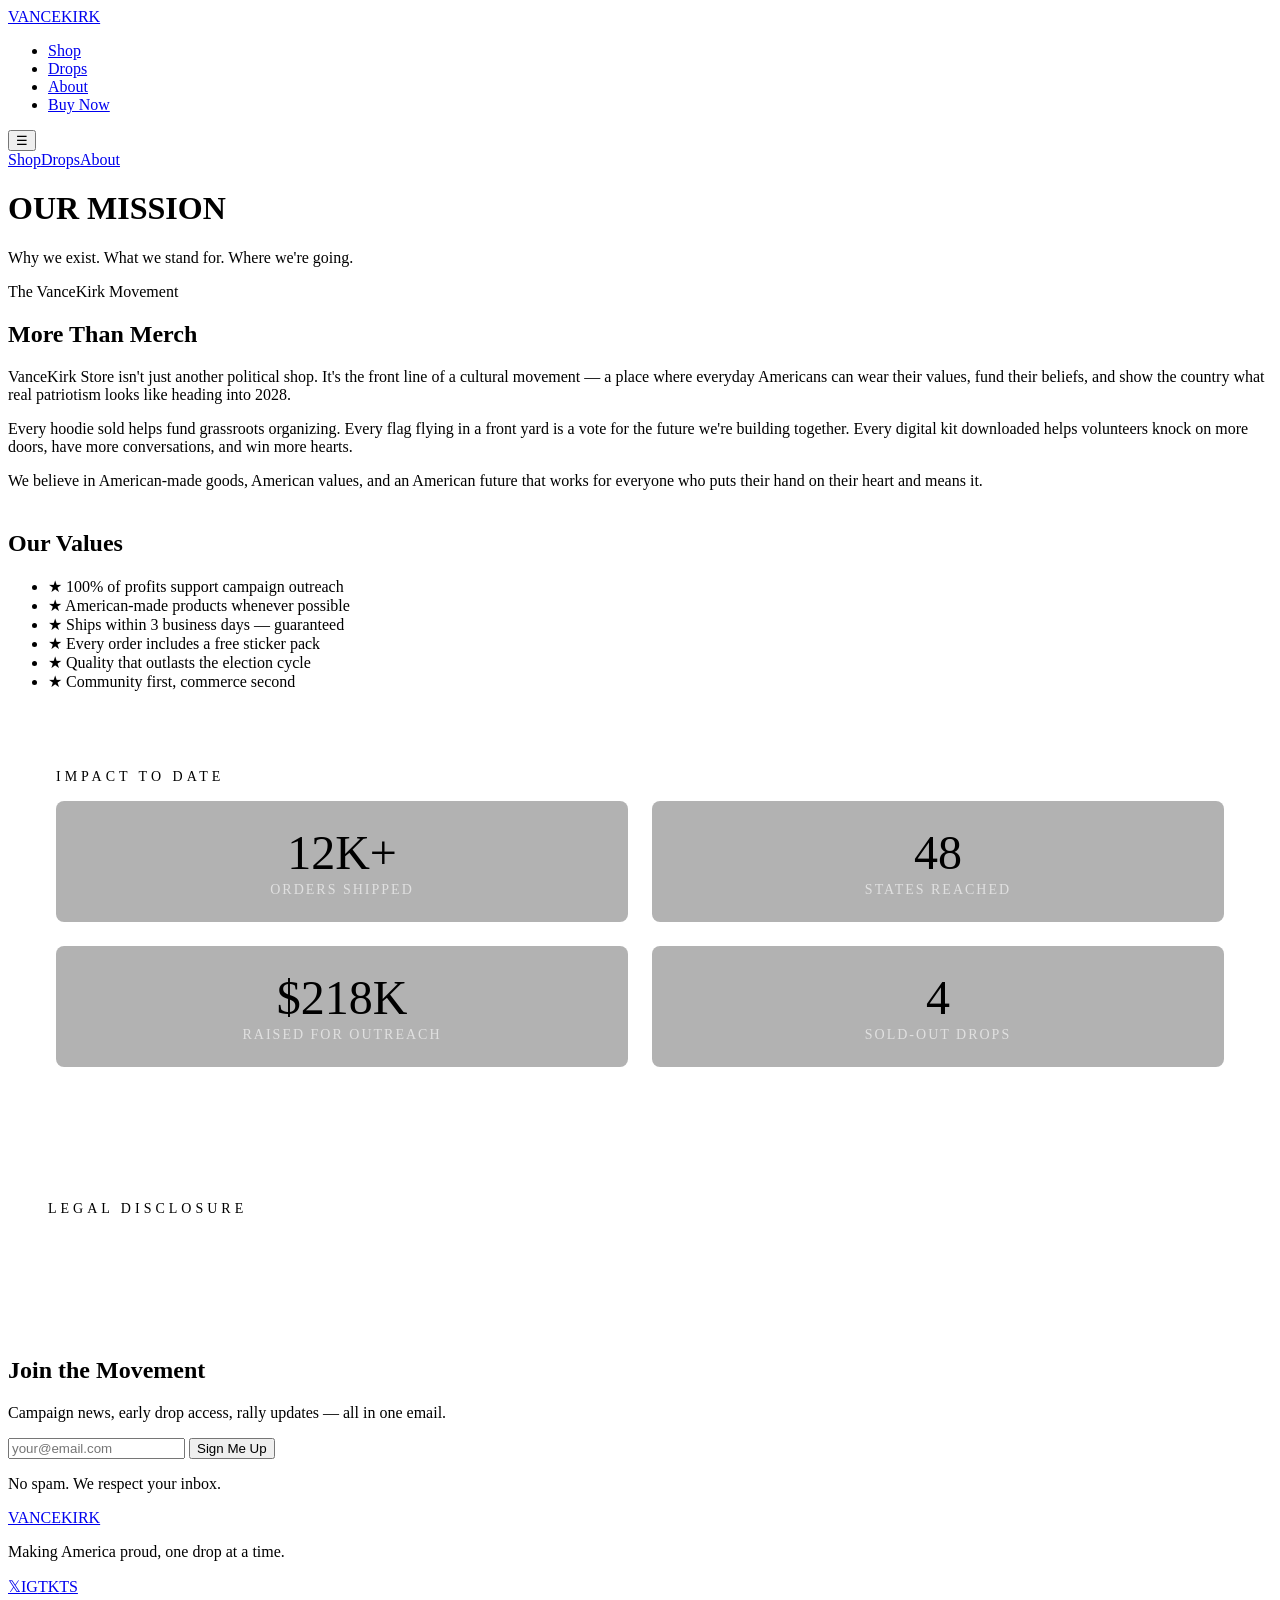
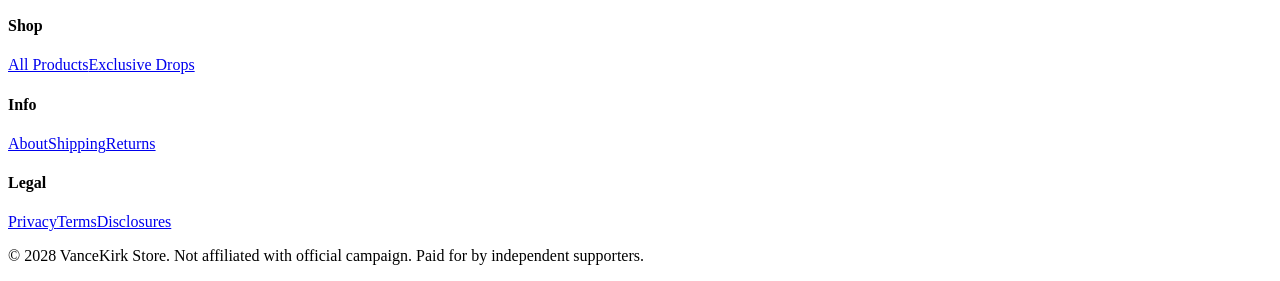
==== about.html @ c7481524 "Initial commit — VanceKirk Store 2028" ====
<!DOCTYPE html>
<html lang="en">
<head>
  <meta charset="UTF-8" />
  <meta name="viewport" content="width=device-width, initial-scale=1.0" />
  <title>About — VanceKirk Store 2028</title>
  <link rel="preconnect" href="https://fonts.googleapis.com" />
  <link href="https://fonts.googleapis.com/css2?family=Bebas+Neue&family=Barlow+Condensed:wght@400;600;700;900&family=Barlow:wght@400;500;600&display=swap" rel="stylesheet" />
  <link rel="stylesheet" href="css/style.css" />
</head>
<body>

  <nav class="navbar">
    <div class="nav-inner">
      <a href="index.html" class="logo">VANCE<span>KIRK</span></a>
      <ul class="nav-links">
        <li><a href="shop.html">Shop</a></li>
        <li><a href="drops.html">Drops</a></li>
        <li><a href="about.html">About</a></li>
        <li><a href="shop.html" class="nav-cta">Buy Now</a></li>
      </ul>
      <button class="hamburger" onclick="toggleMenu()">&#9776;</button>
    </div>
    <div class="mobile-menu" id="mobileMenu">
      <a href="shop.html">Shop</a><a href="drops.html">Drops</a><a href="about.html">About</a>
    </div>
  </nav>

  <div class="page-hero" style="background: var(--red);">
    <h1>OUR MISSION</h1>
    <p>Why we exist. What we stand for. Where we're going.</p>
  </div>

  <section class="about-content">
    <div class="container about-grid">
      <div class="about-body">
        <p class="eyebrow">The VanceKirk Movement</p>
        <h2>More Than Merch</h2>
        <p>VanceKirk Store isn't just another political shop. It's the front line of a cultural movement — a place where everyday Americans can wear their values, fund their beliefs, and show the country what real patriotism looks like heading into 2028.</p>
        <p>Every hoodie sold helps fund grassroots organizing. Every flag flying in a front yard is a vote for the future we're building together. Every digital kit downloaded helps volunteers knock on more doors, have more conversations, and win more hearts.</p>
        <p>We believe in American-made goods, American values, and an American future that works for everyone who puts their hand on their heart and means it.</p>

        <h2 style="margin-top:40px;">Our Values</h2>
        <ul class="values-list">
          <li><span>★</span> 100% of profits support campaign outreach</li>
          <li><span>★</span> American-made products whenever possible</li>
          <li><span>★</span> Ships within 3 business days — guaranteed</li>
          <li><span>★</span> Every order includes a free sticker pack</li>
          <li><span>★</span> Quality that outlasts the election cycle</li>
          <li><span>★</span> Community first, commerce second</li>
        </ul>
      </div>

      <div>
        <div style="background:var(--blue-dark); border-radius:12px; padding:48px; margin-bottom:32px; border: 2px solid var(--gold);">
          <p style="font-family:var(--font-cond);font-size:14px;letter-spacing:4px;color:var(--gold);text-transform:uppercase;margin-bottom:16px;">Impact to Date</p>
          <div style="display:grid;grid-template-columns:1fr 1fr;gap:24px;">
            <div style="text-align:center;background:rgba(0,0,0,0.3);border-radius:8px;padding:24px;">
              <span style="font-family:var(--font-display);font-size:48px;color:var(--gold);display:block;">12K+</span>
              <span style="font-family:var(--font-cond);font-size:14px;letter-spacing:2px;color:rgba(255,255,255,0.6);text-transform:uppercase;">Orders Shipped</span>
            </div>
            <div style="text-align:center;background:rgba(0,0,0,0.3);border-radius:8px;padding:24px;">
              <span style="font-family:var(--font-display);font-size:48px;color:var(--gold);display:block;">48</span>
              <span style="font-family:var(--font-cond);font-size:14px;letter-spacing:2px;color:rgba(255,255,255,0.6);text-transform:uppercase;">States Reached</span>
            </div>
            <div style="text-align:center;background:rgba(0,0,0,0.3);border-radius:8px;padding:24px;">
              <span style="font-family:var(--font-display);font-size:48px;color:var(--gold);display:block;">$218K</span>
              <span style="font-family:var(--font-cond);font-size:14px;letter-spacing:2px;color:rgba(255,255,255,0.6);text-transform:uppercase;">Raised for Outreach</span>
            </div>
            <div style="text-align:center;background:rgba(0,0,0,0.3);border-radius:8px;padding:24px;">
              <span style="font-family:var(--font-display);font-size:48px;color:var(--gold);display:block;">4</span>
              <span style="font-family:var(--font-cond);font-size:14px;letter-spacing:2px;color:rgba(255,255,255,0.6);text-transform:uppercase;">Sold-Out Drops</span>
            </div>
          </div>
        </div>

        <div style="background:var(--gray);border-radius:12px;padding:40px;">
          <p style="font-family:var(--font-cond);font-size:14px;letter-spacing:4px;color:var(--red);text-transform:uppercase;margin-bottom:16px;">Legal Disclosure</p>
          <p style="font-size:14px;color:rgba(255,255,255,0.6);line-height:1.8;">VanceKirk Store operates as an independent merchandise operation in support of VanceKirk 2028. This store is not an official campaign committee. All purchases are voluntary consumer transactions. Merchandise proceeds are used to fund independent advocacy and outreach activities. Please consult FEC guidelines regarding campaign contributions in your state.</p>
        </div>
      </div>
    </div>
  </section>

  <section class="newsletter-section">
    <div class="container newsletter-inner">
      <h2>Join the Movement</h2>
      <p>Campaign news, early drop access, rally updates — all in one email.</p>
      <form class="newsletter-form" onsubmit="subscribeNewsletter(event)">
        <input type="email" placeholder="your@email.com" required />
        <button type="submit">Sign Me Up</button>
      </form>
      <p class="nl-fine">No spam. We respect your inbox.</p>
    </div>
  </section>

  <footer class="footer">
    <div class="container footer-inner">
      <div class="footer-brand">
        <a href="index.html" class="logo">VANCE<span>KIRK</span></a>
        <p>Making America proud, one drop at a time.</p>
        <div class="socials">
          <a href="#">𝕏</a><a href="#">IG</a><a href="#">TK</a><a href="#">TS</a>
        </div>
      </div>
      <div class="footer-links">
        <h4>Shop</h4>
        <a href="shop.html">All Products</a><a href="drops.html">Exclusive Drops</a>
      </div>
      <div class="footer-links">
        <h4>Info</h4>
        <a href="about.html">About</a><a href="#">Shipping</a><a href="#">Returns</a>
      </div>
      <div class="footer-links">
        <h4>Legal</h4>
        <a href="#">Privacy</a><a href="#">Terms</a><a href="#">Disclosures</a>
      </div>
    </div>
    <div class="footer-bottom">
      <p>© 2028 VanceKirk Store. Not affiliated with official campaign. Paid for by independent supporters.</p>
    </div>
  </footer>

  <script src="js/main.js"></script>
</body>
</html>
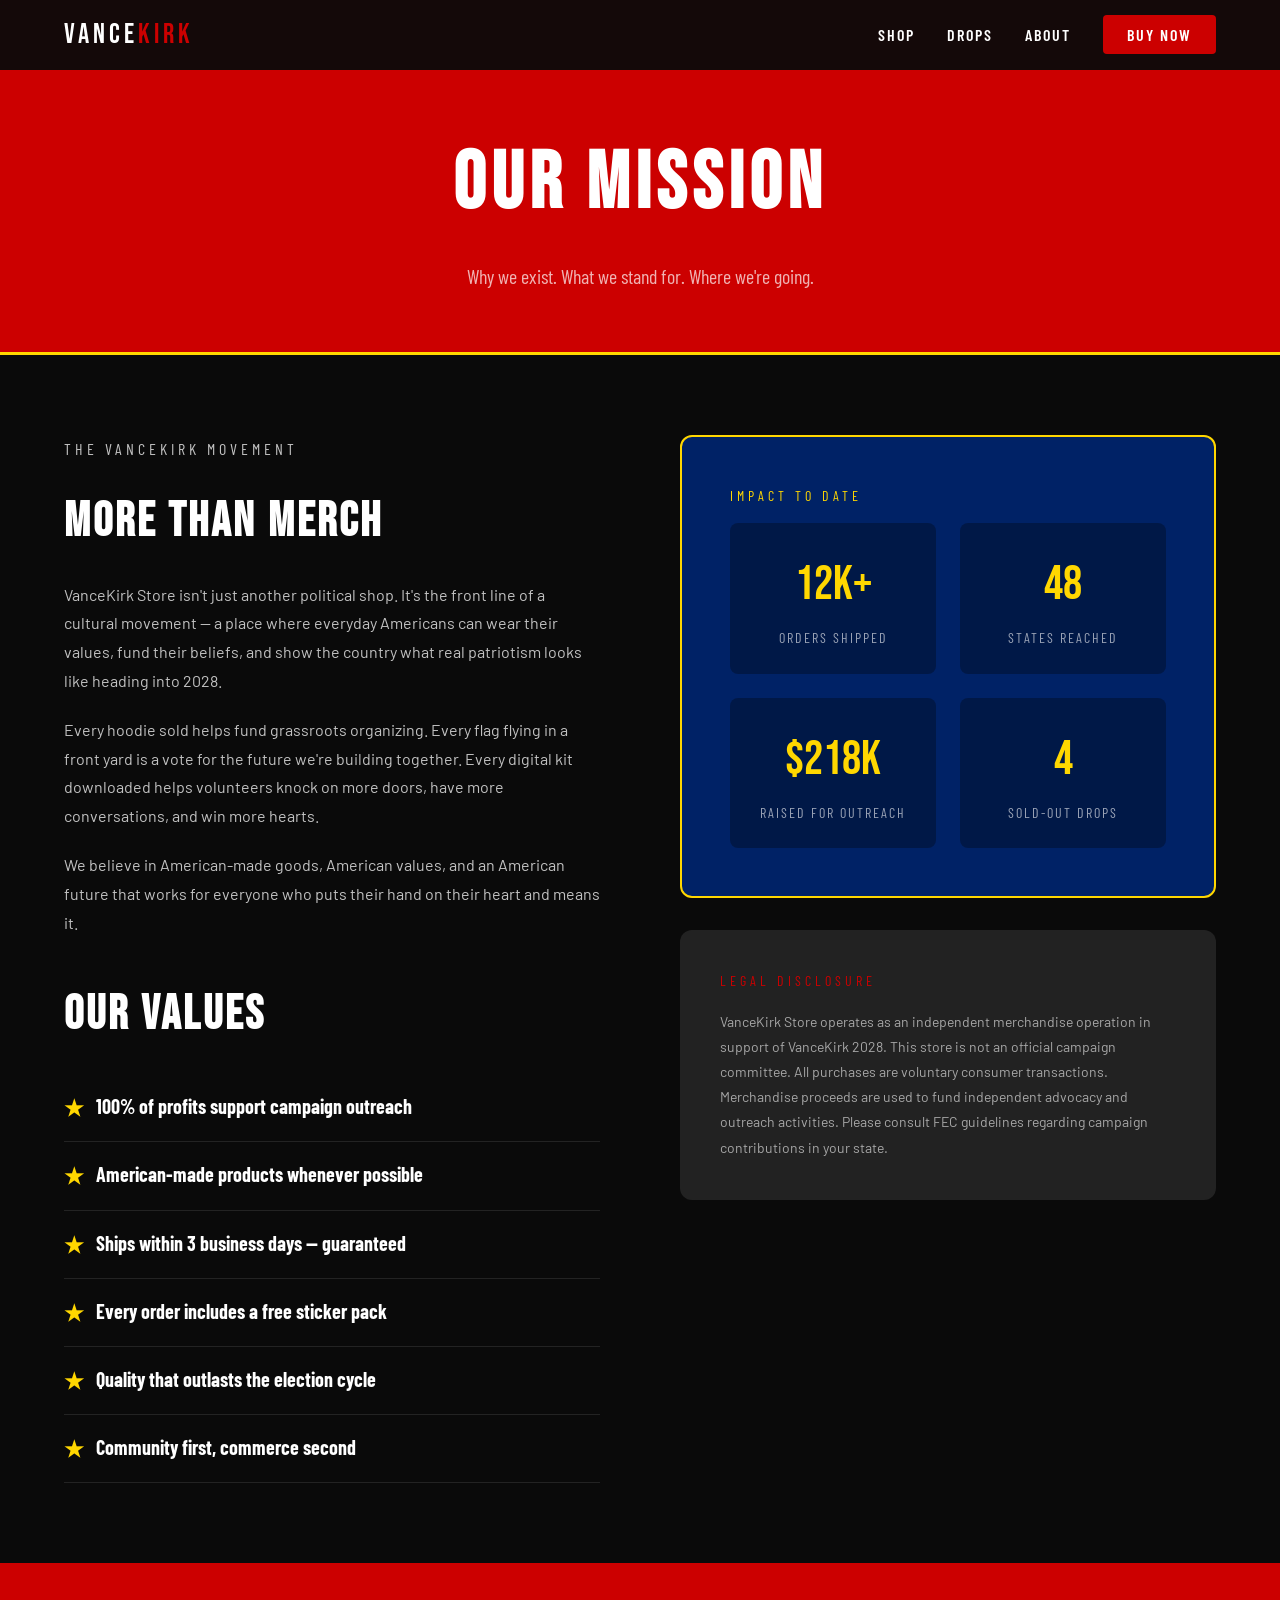
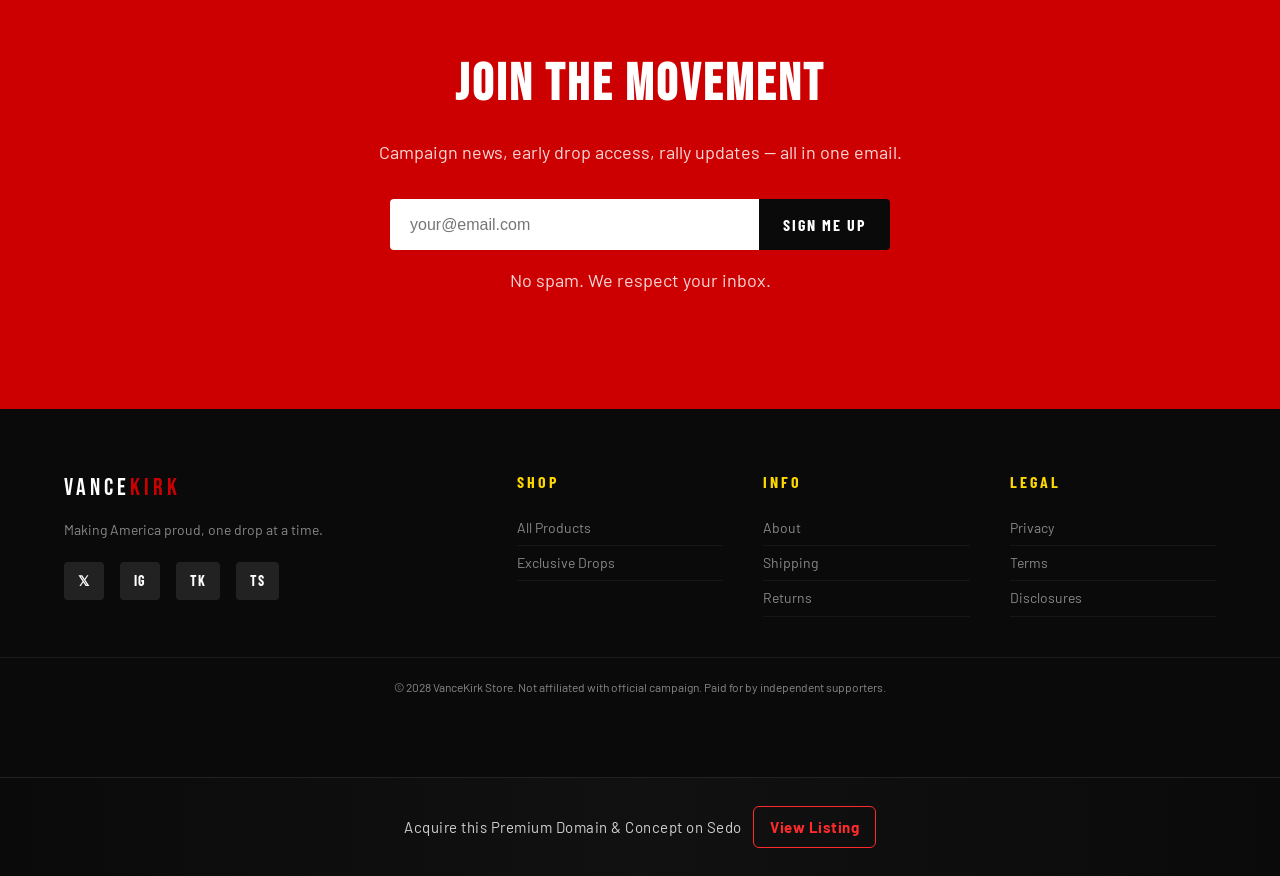
==== commit cd95ac0e: "Add domain sale promotion to about, drops, and shop pages & added nofollow tag" ====
--- a/about.html
+++ b/about.html
@@ -122,5 +122,12 @@
   </footer>
 
   <script src="js/main.js"></script>
+
+  <div class="domain-sale">
+    Acquire this Premium Domain & Concept on Sedo
+  <a href="https://sedo.com/search/details/?domain=vancekirk.store" target="_blank">
+    View Listing
+  </a>
+</div>
 </body>
 </html>
--- a/css/style.css
+++ b/css/style.css
@@ -0,0 +1,1066 @@
+/* ===================== RESET & BASE ===================== */
+*, *::before, *::after { box-sizing: border-box; margin: 0; padding: 0; }
+
+:root {
+  --red: #CC0000;
+  --red-dark: #990000;
+  --red-light: #FF2222;
+  --blue: #003399;
+  --blue-dark: #002266;
+  --blue-mid: #1144BB;
+  --gold: #FFD700;
+  --gold-dark: #CC9900;
+  --white: #FFFFFF;
+  --off-white: #F8F5F0;
+  --near-black: #0A0A0A;
+  --gray: #222222;
+  --gray-mid: #444444;
+  --gray-light: #888888;
+  --font-display: 'Bebas Neue', sans-serif;
+  --font-cond: 'Barlow Condensed', sans-serif;
+  --font-body: 'Barlow', sans-serif;
+  --transition: 0.2s ease;
+  --radius: 4px;
+  --radius-lg: 8px;
+}
+
+html { scroll-behavior: smooth; }
+
+body {
+  font-family: var(--font-body);
+  background: var(--near-black);
+  color: var(--white);
+  overflow-x: hidden;
+  font-size: 16px;
+  line-height: 1.6;
+}
+
+a { text-decoration: none; color: inherit; }
+ul { list-style: none; }
+img { max-width: 100%; display: block; }
+
+.container {
+  max-width: 1200px;
+  margin: 0 auto;
+  padding: 0 24px;
+}
+
+/* ===================== BUTTONS ===================== */
+.btn {
+  display: inline-block;
+  font-family: var(--font-cond);
+  font-size: 18px;
+  font-weight: 700;
+  letter-spacing: 2px;
+  text-transform: uppercase;
+  padding: 14px 36px;
+  border-radius: var(--radius);
+  cursor: pointer;
+  transition: all var(--transition);
+  border: 2px solid transparent;
+}
+
+.btn-primary {
+  background: var(--red);
+  color: var(--white);
+  border-color: var(--red);
+}
+.btn-primary:hover {
+  background: var(--red-light);
+  border-color: var(--red-light);
+  transform: translateY(-2px);
+}
+
+.btn-outline {
+  background: transparent;
+  color: var(--white);
+  border-color: var(--white);
+}
+.btn-outline:hover {
+  background: var(--white);
+  color: var(--near-black);
+}
+
+/* ===================== NAVBAR ===================== */
+.navbar {
+  position: fixed;
+  top: 0; left: 0; right: 0;
+  z-index: 1000;
+  background: rgba(10,10,10,0.95);
+  backdrop-filter: blur(8px);
+  border-bottom: 2px solid var(--red);
+}
+
+.nav-inner {
+  max-width: 1200px;
+  margin: 0 auto;
+  padding: 0 24px;
+  height: 70px;
+  display: flex;
+  align-items: center;
+  justify-content: space-between;
+}
+
+.logo {
+  font-family: var(--font-display);
+  font-size: 28px;
+  letter-spacing: 4px;
+  color: var(--white);
+}
+.logo span { color: var(--red); }
+
+.nav-links {
+  display: flex;
+  align-items: center;
+  gap: 32px;
+}
+
+.nav-links a {
+  font-family: var(--font-cond);
+  font-size: 16px;
+  font-weight: 600;
+  letter-spacing: 2px;
+  text-transform: uppercase;
+  color: var(--white);
+  transition: color var(--transition);
+}
+.nav-links a:hover { color: var(--gold); }
+
+.nav-cta {
+  background: var(--red) !important;
+  color: var(--white) !important;
+  padding: 10px 24px;
+  border-radius: var(--radius);
+}
+.nav-cta:hover { background: var(--red-light) !important; }
+
+.hamburger {
+  display: none;
+  background: none;
+  border: none;
+  color: var(--white);
+  font-size: 24px;
+  cursor: pointer;
+}
+
+.mobile-menu {
+  display: none;
+  flex-direction: column;
+  background: var(--near-black);
+  padding: 16px 24px;
+  border-top: 1px solid var(--gray);
+}
+.mobile-menu.open { display: flex; }
+.mobile-menu a {
+  font-family: var(--font-cond);
+  font-size: 20px;
+  font-weight: 700;
+  letter-spacing: 2px;
+  padding: 12px 0;
+  border-bottom: 1px solid var(--gray);
+  color: var(--white);
+}
+
+/* ===================== HERO ===================== */
+.hero {
+  position: relative;
+  min-height: 100vh;
+  display: flex;
+  align-items: center;
+  justify-content: center;
+  overflow: hidden;
+  padding-top: 70px;
+}
+
+.hero-bg {
+  position: absolute;
+  inset: 0;
+  background: var(--blue-dark);
+  overflow: hidden;
+}
+
+.stripe {
+  position: absolute;
+  right: -60px;
+  width: 280px;
+  height: 100%;
+  transform: skewX(-8deg);
+}
+.s1 { background: var(--red); right: 200px; opacity: 0.9; }
+.s2 { background: var(--red-dark); right: -80px; opacity: 0.8; }
+.s3 { background: rgba(255,255,255,0.04); right: 480px; width: 160px; }
+
+.star {
+  position: absolute;
+  color: rgba(255,215,0,0.15);
+  font-size: 120px;
+  animation: pulse 3s ease-in-out infinite alternate;
+}
+.star-1 { top: 8%; left: 5%; font-size: 60px; animation-delay: 0s; }
+.star-2 { top: 30%; left: 12%; font-size: 40px; animation-delay: 0.5s; }
+.star-3 { top: 65%; left: 7%; font-size: 80px; animation-delay: 1s; }
+.star-4 { top: 15%; left: 55%; font-size: 30px; animation-delay: 1.5s; }
+.star-5 { top: 80%; left: 40%; font-size: 50px; animation-delay: 0.3s; }
+
+@keyframes pulse {
+  from { opacity: 0.1; transform: scale(1); }
+  to { opacity: 0.25; transform: scale(1.05); }
+}
+
+.hero-content {
+  position: relative;
+  z-index: 2;
+  text-align: center;
+  padding: 60px 24px;
+  animation: fadeUp 0.8s ease forwards;
+}
+
+@keyframes fadeUp {
+  from { opacity: 0; transform: translateY(30px); }
+  to { opacity: 1; transform: translateY(0); }
+}
+
+.hero-eyebrow {
+  font-family: var(--font-cond);
+  font-size: 16px;
+  letter-spacing: 4px;
+  text-transform: uppercase;
+  color: var(--gold);
+  margin-bottom: 16px;
+}
+
+.hero-title {
+  font-family: var(--font-display);
+  font-size: clamp(80px, 14vw, 180px);
+  line-height: 0.9;
+  letter-spacing: 6px;
+  margin-bottom: 24px;
+  color: var(--white);
+}
+.hero-title span { color: var(--gold); }
+
+.hero-sub {
+  font-family: var(--font-cond);
+  font-size: 20px;
+  color: rgba(255,255,255,0.8);
+  margin-bottom: 36px;
+  letter-spacing: 1px;
+}
+
+.hero-btns {
+  display: flex;
+  gap: 16px;
+  justify-content: center;
+  flex-wrap: wrap;
+  margin-bottom: 64px;
+}
+
+.hero-stats {
+  display: flex;
+  justify-content: center;
+  align-items: center;
+  gap: 0;
+  flex-wrap: wrap;
+  background: rgba(0,0,0,0.4);
+  border: 1px solid rgba(255,255,255,0.1);
+  border-radius: var(--radius-lg);
+  padding: 20px 40px;
+  display: inline-flex;
+}
+
+.stat {
+  display: flex;
+  flex-direction: column;
+  align-items: center;
+  padding: 0 32px;
+}
+.stat-num {
+  font-family: var(--font-display);
+  font-size: 36px;
+  color: var(--gold);
+  line-height: 1;
+}
+.stat-label {
+  font-family: var(--font-cond);
+  font-size: 13px;
+  letter-spacing: 2px;
+  text-transform: uppercase;
+  color: rgba(255,255,255,0.6);
+  margin-top: 4px;
+}
+.stat-divider {
+  width: 1px;
+  height: 48px;
+  background: rgba(255,255,255,0.2);
+}
+
+/* ===================== TICKER ===================== */
+.ticker {
+  background: var(--red);
+  padding: 12px 0;
+  overflow: hidden;
+  white-space: nowrap;
+}
+.ticker-inner {
+  display: inline-block;
+  animation: scroll-left 30s linear infinite;
+}
+.ticker-inner span {
+  font-family: var(--font-cond);
+  font-size: 16px;
+  font-weight: 700;
+  letter-spacing: 2px;
+  text-transform: uppercase;
+  color: var(--white);
+  padding: 0 24px;
+}
+
+@keyframes scroll-left {
+  from { transform: translateX(0); }
+  to { transform: translateX(-50%); }
+}
+
+/* ===================== SECTIONS ===================== */
+.section { padding: 80px 0; }
+
+.section-title {
+  font-family: var(--font-display);
+  font-size: 52px;
+  letter-spacing: 3px;
+  color: var(--white);
+  margin-bottom: 40px;
+}
+
+.section-header {
+  display: flex;
+  align-items: baseline;
+  justify-content: space-between;
+  margin-bottom: 40px;
+}
+
+.see-all {
+  font-family: var(--font-cond);
+  font-size: 16px;
+  font-weight: 700;
+  letter-spacing: 2px;
+  color: var(--gold);
+  text-transform: uppercase;
+  transition: color var(--transition);
+}
+.see-all:hover { color: var(--white); }
+
+/* ===================== CATEGORIES ===================== */
+.categories-section { background: var(--gray); }
+
+.categories-grid {
+  display: grid;
+  grid-template-columns: repeat(4, 1fr);
+  gap: 20px;
+}
+
+.cat-card {
+  display: flex;
+  flex-direction: column;
+  align-items: flex-start;
+  padding: 32px 24px;
+  border-radius: var(--radius-lg);
+  border: 2px solid transparent;
+  transition: all 0.25s ease;
+  cursor: pointer;
+}
+.cat-card:hover { transform: translateY(-4px); border-color: var(--gold); }
+
+.cat-apparel { background: linear-gradient(135deg, #CC0000, #880000); }
+.cat-accessories { background: linear-gradient(135deg, #003399, #001166); }
+.cat-drops { background: linear-gradient(135deg, #1a1a1a, #333); border: 2px solid var(--gold) !important; }
+.cat-digital { background: linear-gradient(135deg, #004400, #002200); }
+
+.cat-icon { font-size: 40px; margin-bottom: 12px; }
+.cat-card h3 {
+  font-family: var(--font-display);
+  font-size: 28px;
+  letter-spacing: 2px;
+  color: var(--white);
+  margin-bottom: 6px;
+}
+.cat-card p {
+  font-size: 14px;
+  color: rgba(255,255,255,0.7);
+  margin-bottom: 20px;
+  flex: 1;
+}
+.cat-link {
+  font-family: var(--font-cond);
+  font-size: 15px;
+  font-weight: 700;
+  letter-spacing: 2px;
+  color: var(--gold);
+  text-transform: uppercase;
+}
+
+/* ===================== PRODUCTS ===================== */
+.featured-section { background: var(--near-black); }
+
+.products-grid {
+  display: grid;
+  grid-template-columns: repeat(4, 1fr);
+  gap: 20px;
+}
+
+.product-card {
+  background: var(--gray);
+  border-radius: var(--radius-lg);
+  overflow: hidden;
+  border: 1px solid rgba(255,255,255,0.06);
+  transition: all 0.25s ease;
+}
+.product-card:hover { transform: translateY(-4px); border-color: var(--red); }
+
+.product-img {
+  height: 220px;
+  position: relative;
+  display: flex;
+  align-items: center;
+  justify-content: center;
+  font-size: 64px;
+}
+
+.img-tee { background: linear-gradient(135deg, #CC0000 0%, #880000 100%); }
+.img-tee::after { content: '👕'; font-size: 72px; }
+.img-hoodie { background: linear-gradient(135deg, #003399 0%, #001166 100%); }
+.img-hoodie::after { content: '🧥'; font-size: 72px; }
+.img-hat { background: linear-gradient(135deg, #1a1a1a 0%, #333 100%); border-bottom: 2px solid var(--gold); }
+.img-hat::after { content: '🧢'; font-size: 72px; }
+.img-flag { background: linear-gradient(135deg, #003399 0%, #CC0000 100%); }
+.img-flag::after { content: '🇺🇸'; font-size: 72px; }
+
+.badge {
+  position: absolute;
+  top: 12px; left: 12px;
+  font-family: var(--font-cond);
+  font-size: 12px;
+  font-weight: 900;
+  letter-spacing: 2px;
+  padding: 4px 10px;
+  border-radius: 2px;
+  z-index: 2;
+}
+.badge-hot { background: var(--gold); color: var(--near-black); }
+.badge-new { background: var(--blue); color: var(--white); }
+.badge-sold { background: var(--red); color: var(--white); }
+
+.product-info { padding: 16px; }
+.product-info h4 {
+  font-family: var(--font-cond);
+  font-size: 20px;
+  font-weight: 700;
+  letter-spacing: 1px;
+  color: var(--white);
+  margin-bottom: 6px;
+}
+.product-desc {
+  font-size: 13px;
+  color: var(--gray-light);
+  margin-bottom: 16px;
+}
+.product-footer {
+  display: flex;
+  align-items: center;
+  justify-content: space-between;
+}
+.price {
+  font-family: var(--font-display);
+  font-size: 24px;
+  color: var(--gold);
+}
+.add-btn {
+  font-family: var(--font-cond);
+  font-size: 14px;
+  font-weight: 700;
+  letter-spacing: 1px;
+  background: var(--red);
+  color: var(--white);
+  padding: 8px 16px;
+  border-radius: var(--radius);
+  cursor: pointer;
+  transition: background var(--transition);
+  border: none;
+}
+.add-btn:hover { background: var(--red-light); }
+
+/* ===================== DROP BANNER ===================== */
+.drop-banner {
+  background: var(--blue-dark);
+  border-top: 4px solid var(--gold);
+  border-bottom: 4px solid var(--gold);
+  padding: 80px 24px;
+}
+.drop-inner {
+  display: flex;
+  align-items: center;
+  justify-content: space-between;
+  gap: 60px;
+  flex-wrap: wrap;
+}
+.drop-text p.drop-eyebrow {
+  font-family: var(--font-cond);
+  font-size: 14px;
+  letter-spacing: 4px;
+  text-transform: uppercase;
+  color: var(--gold);
+  margin-bottom: 12px;
+}
+.drop-text h2 {
+  font-family: var(--font-display);
+  font-size: 60px;
+  line-height: 1;
+  letter-spacing: 3px;
+  color: var(--white);
+  margin-bottom: 16px;
+}
+.drop-text p {
+  font-size: 16px;
+  color: rgba(255,255,255,0.7);
+  margin-bottom: 28px;
+}
+
+.countdown-box {
+  text-align: center;
+  background: rgba(0,0,0,0.3);
+  border: 2px solid var(--gold);
+  border-radius: var(--radius-lg);
+  padding: 32px 40px;
+  min-width: 320px;
+}
+.countdown-label {
+  font-family: var(--font-cond);
+  font-size: 14px;
+  letter-spacing: 3px;
+  text-transform: uppercase;
+  color: var(--gold);
+  margin-bottom: 16px;
+}
+.countdown {
+  display: flex;
+  align-items: center;
+  gap: 8px;
+}
+.cd-block {
+  display: flex;
+  flex-direction: column;
+  align-items: center;
+}
+.cd-block span {
+  font-family: var(--font-display);
+  font-size: 56px;
+  color: var(--white);
+  line-height: 1;
+}
+.cd-block label {
+  font-family: var(--font-cond);
+  font-size: 12px;
+  letter-spacing: 2px;
+  text-transform: uppercase;
+  color: var(--gold);
+}
+.cd-sep {
+  font-family: var(--font-display);
+  font-size: 40px;
+  color: var(--gold);
+  line-height: 1;
+  padding-bottom: 20px;
+}
+
+/* ===================== MISSION ===================== */
+.mission-section { background: var(--off-white); color: var(--near-black); }
+.mission-section .section-title,
+.mission-section h2 { color: var(--near-black); }
+
+.mission-inner {
+  display: grid;
+  grid-template-columns: 1fr 1fr;
+  gap: 80px;
+  align-items: center;
+}
+
+.eyebrow {
+  font-family: var(--font-cond);
+  font-size: 14px;
+  letter-spacing: 4px;
+  text-transform: uppercase;
+  color: var(--red);
+  margin-bottom: 12px;
+}
+
+.mission-text h2 {
+  font-family: var(--font-display);
+  font-size: 52px;
+  letter-spacing: 2px;
+  line-height: 1.05;
+  margin-bottom: 20px;
+  color: var(--near-black);
+}
+.mission-text p {
+  font-size: 16px;
+  color: var(--gray-mid);
+  margin-bottom: 24px;
+  line-height: 1.8;
+}
+.mission-list {
+  margin-bottom: 32px;
+}
+.mission-list li {
+  font-family: var(--font-cond);
+  font-size: 17px;
+  font-weight: 600;
+  color: var(--near-black);
+  padding: 8px 0;
+  border-bottom: 1px solid rgba(0,0,0,0.1);
+  letter-spacing: 0.5px;
+}
+.mission-text .btn-outline {
+  border-color: var(--near-black);
+  color: var(--near-black);
+}
+.mission-text .btn-outline:hover {
+  background: var(--near-black);
+  color: var(--white);
+}
+
+.mission-quote {
+  background: var(--blue-dark);
+  border-radius: var(--radius-lg);
+  padding: 48px 40px;
+  position: relative;
+}
+.mission-quote::before {
+  content: '"';
+  font-family: var(--font-display);
+  font-size: 200px;
+  color: rgba(255,215,0,0.1);
+  position: absolute;
+  top: -20px;
+  left: 20px;
+  line-height: 1;
+}
+blockquote {
+  font-family: var(--font-cond);
+  font-size: 28px;
+  font-weight: 600;
+  color: var(--white);
+  line-height: 1.4;
+  margin-bottom: 24px;
+  position: relative;
+  z-index: 1;
+}
+cite {
+  font-family: var(--font-cond);
+  font-size: 16px;
+  letter-spacing: 3px;
+  color: var(--gold);
+  text-transform: uppercase;
+  font-style: normal;
+}
+
+/* ===================== NEWSLETTER ===================== */
+.newsletter-section {
+  background: var(--red);
+  padding: 80px 24px;
+  text-align: center;
+}
+.newsletter-section h2 {
+  font-family: var(--font-display);
+  font-size: 52px;
+  letter-spacing: 3px;
+  color: var(--white);
+  margin-bottom: 12px;
+}
+.newsletter-section > .container > p {
+  font-size: 18px;
+  color: rgba(255,255,255,0.85);
+  margin-bottom: 32px;
+}
+
+.newsletter-form {
+  display: flex;
+  gap: 0;
+  max-width: 500px;
+  margin: 0 auto 16px;
+}
+.newsletter-form input {
+  flex: 1;
+  padding: 16px 20px;
+  font-size: 16px;
+  border: none;
+  border-radius: var(--radius) 0 0 var(--radius);
+  background: var(--white);
+  color: var(--near-black);
+  outline: none;
+}
+.newsletter-form button {
+  font-family: var(--font-cond);
+  font-size: 16px;
+  font-weight: 700;
+  letter-spacing: 2px;
+  text-transform: uppercase;
+  padding: 16px 24px;
+  background: var(--near-black);
+  color: var(--white);
+  border: none;
+  border-radius: 0 var(--radius) var(--radius) 0;
+  cursor: pointer;
+  transition: background var(--transition);
+  white-space: nowrap;
+}
+.newsletter-form button:hover { background: var(--gray); }
+
+.nl-fine {
+  font-size: 13px;
+  color: rgba(255,255,255,0.6);
+}
+
+/* ===================== FOOTER ===================== */
+.footer {
+  background: var(--near-black);
+  border-top: 2px solid var(--red);
+  padding: 60px 0 0;
+}
+.footer-inner {
+  display: grid;
+  grid-template-columns: 2fr 1fr 1fr 1fr;
+  gap: 40px;
+  padding-bottom: 40px;
+}
+.footer-brand .logo { font-size: 24px; margin-bottom: 12px; display: block; }
+.footer-brand p {
+  font-size: 14px;
+  color: var(--gray-light);
+  margin-bottom: 20px;
+}
+.socials { display: flex; gap: 16px; }
+.socials a {
+  font-family: var(--font-cond);
+  font-size: 14px;
+  font-weight: 700;
+  letter-spacing: 1px;
+  color: var(--white);
+  background: var(--gray);
+  padding: 8px 14px;
+  border-radius: var(--radius);
+  transition: background var(--transition);
+}
+.socials a:hover { background: var(--red); }
+
+.footer-links h4 {
+  font-family: var(--font-cond);
+  font-size: 16px;
+  font-weight: 700;
+  letter-spacing: 3px;
+  text-transform: uppercase;
+  color: var(--gold);
+  margin-bottom: 16px;
+}
+.footer-links {
+  display: flex;
+  flex-direction: column;
+  gap: 0;
+}
+.footer-links a {
+  font-size: 14px;
+  color: var(--gray-light);
+  padding: 6px 0;
+  transition: color var(--transition);
+  border-bottom: 1px solid rgba(255,255,255,0.05);
+}
+.footer-links a:hover { color: var(--white); }
+
+.footer-bottom {
+  border-top: 1px solid rgba(255,255,255,0.08);
+  padding: 20px 24px;
+  text-align: center;
+}
+.footer-bottom p {
+  font-size: 12px;
+  color: var(--gray-light);
+}
+
+/* ===================== CART TOAST ===================== */
+.cart-toast {
+  position: fixed;
+  bottom: 32px;
+  right: 32px;
+  background: var(--gold);
+  color: var(--near-black);
+  font-family: var(--font-cond);
+  font-size: 18px;
+  font-weight: 700;
+  letter-spacing: 2px;
+  padding: 16px 28px;
+  border-radius: var(--radius-lg);
+  transform: translateY(80px);
+  opacity: 0;
+  transition: all 0.3s ease;
+  z-index: 9999;
+}
+.cart-toast.show { transform: translateY(0); opacity: 1; }
+
+/* ===================== SHOP PAGE ===================== */
+.page-hero {
+  background: var(--blue-dark);
+  padding: 120px 24px 60px;
+  text-align: center;
+  border-bottom: 3px solid var(--gold);
+}
+.page-hero h1 {
+  font-family: var(--font-display);
+  font-size: 80px;
+  letter-spacing: 6px;
+  color: var(--white);
+  margin-bottom: 12px;
+}
+.page-hero p {
+  font-family: var(--font-cond);
+  font-size: 20px;
+  color: rgba(255,255,255,0.7);
+}
+
+.filters-bar {
+  background: var(--gray);
+  padding: 20px 24px;
+  border-bottom: 1px solid rgba(255,255,255,0.1);
+}
+.filters-inner {
+  display: flex;
+  gap: 12px;
+  flex-wrap: wrap;
+  max-width: 1200px;
+  margin: 0 auto;
+}
+.filter-btn {
+  font-family: var(--font-cond);
+  font-size: 15px;
+  font-weight: 700;
+  letter-spacing: 1px;
+  text-transform: uppercase;
+  padding: 8px 20px;
+  border-radius: var(--radius);
+  border: 2px solid rgba(255,255,255,0.2);
+  background: transparent;
+  color: var(--white);
+  cursor: pointer;
+  transition: all var(--transition);
+}
+.filter-btn:hover, .filter-btn.active { background: var(--red); border-color: var(--red); }
+
+.shop-grid-section { padding: 60px 0; background: var(--near-black); }
+.shop-grid {
+  display: grid;
+  grid-template-columns: repeat(3, 1fr);
+  gap: 24px;
+}
+
+/* ===================== ABOUT PAGE ===================== */
+.about-content { padding: 80px 0; background: var(--near-black); }
+.about-grid { display: grid; grid-template-columns: 1fr 1fr; gap: 80px; align-items: start; }
+.about-body h2 {
+  font-family: var(--font-display);
+  font-size: 48px;
+  letter-spacing: 3px;
+  color: var(--white);
+  margin-bottom: 20px;
+}
+.about-body p {
+  font-size: 16px;
+  color: rgba(255,255,255,0.75);
+  margin-bottom: 20px;
+  line-height: 1.8;
+}
+.values-list { list-style: none; }
+.values-list li {
+  font-family: var(--font-cond);
+  font-size: 20px;
+  font-weight: 700;
+  color: var(--white);
+  padding: 16px 0;
+  border-bottom: 1px solid rgba(255,255,255,0.1);
+  display: flex;
+  gap: 12px;
+}
+.values-list li span { color: var(--gold); font-size: 22px; }
+
+/* ===================== DROPS PAGE ===================== */
+.drop-grid { display: grid; grid-template-columns: repeat(2, 1fr); gap: 32px; }
+.drop-card {
+  background: var(--gray);
+  border-radius: var(--radius-lg);
+  overflow: hidden;
+  border: 2px solid rgba(255,215,0,0.3);
+  transition: border-color var(--transition);
+}
+.drop-card:hover { border-color: var(--gold); }
+.drop-card-img {
+  height: 280px;
+  display: flex;
+  align-items: center;
+  justify-content: center;
+  font-size: 80px;
+  position: relative;
+}
+.drop-card-info { padding: 24px; }
+.drop-status {
+  font-family: var(--font-cond);
+  font-size: 13px;
+  font-weight: 700;
+  letter-spacing: 3px;
+  text-transform: uppercase;
+  margin-bottom: 8px;
+}
+.status-live { color: #00FF88; }
+.status-coming { color: var(--gold); }
+.status-sold { color: var(--gray-light); }
+.drop-card-info h3 {
+  font-family: var(--font-display);
+  font-size: 36px;
+  letter-spacing: 2px;
+  color: var(--white);
+  margin-bottom: 8px;
+}
+.drop-card-info p { font-size: 14px; color: var(--gray-light); margin-bottom: 20px; }
+.drop-meta {
+  display: flex;
+  justify-content: space-between;
+  align-items: center;
+  border-top: 1px solid rgba(255,255,255,0.1);
+  padding-top: 16px;
+}
+.drop-units { font-family: var(--font-cond); font-size: 14px; color: var(--gold); letter-spacing: 1px; }
+
+/* ===================== RESPONSIVE ===================== */
+@media (max-width: 900px) {
+  .nav-links { display: none; }
+  .hamburger { display: block; }
+  .categories-grid { grid-template-columns: repeat(2, 1fr); }
+  .products-grid { grid-template-columns: repeat(2, 1fr); }
+  .shop-grid { grid-template-columns: repeat(2, 1fr); }
+  .mission-inner { grid-template-columns: 1fr; gap: 40px; }
+  .footer-inner { grid-template-columns: 1fr 1fr; }
+  .drop-grid { grid-template-columns: 1fr; }
+  .about-grid { grid-template-columns: 1fr; }
+}
+
+@media (max-width: 600px) {
+  .categories-grid { grid-template-columns: 1fr; }
+  .products-grid { grid-template-columns: 1fr; }
+  .shop-grid { grid-template-columns: 1fr; }
+  .hero-title { font-size: 72px; }
+  .drop-inner { flex-direction: column; }
+  .countdown-box { min-width: unset; width: 100%; }
+  .footer-inner { grid-template-columns: 1fr; }
+  .newsletter-form { flex-direction: column; }
+  .newsletter-form input { border-radius: var(--radius); }
+  .newsletter-form button { border-radius: var(--radius); }
+  .hero-stats { flex-direction: column; padding: 20px; }
+  .stat-divider { width: 80px; height: 1px; }
+}
+.domain-sale {
+  text-align: center;
+  padding: 28px 20px;
+  margin-top: 60px;
+  border-top: 1px solid #222;
+  background: linear-gradient(to right, #0a0a0a, #111, #0a0a0a);
+  font-size: 15px;
+  color: #cfcfcf;
+  letter-spacing: 0.5px;
+}
+
+.domain-sale a {
+  color: #ff2b2b;
+  text-decoration: none;
+  font-weight: 700;
+  padding: 8px 16px;
+  border: 1px solid #ff2b2b;
+  border-radius: 6px;
+  margin-left: 8px;
+  transition: all 0.25s ease;
+  display: inline-block;
+}
+
+.domain-sale a:hover {
+  background: #ff2b2b;
+  color: #fff;
+  box-shadow: 0 0 12px rgba(255, 43, 43, 0.5);
+  transform: translateY(-2px);
+}
+
+/* FLOATING NEWS PANEL */
+
+.floating-news {
+  position: absolute;
+  top: 140px;
+  left: 60px;
+  width: 340px;
+  background: rgba(0, 0, 0, 0.72);
+  backdrop-filter: blur(12px);
+  border: 1px solid rgba(255, 43, 43, 0.25);
+  border-radius: 14px;
+  overflow: hidden;
+  z-index: 20;
+  box-shadow: 0 0 30px rgba(0,0,0,0.4);
+}
+
+.floating-news-header {
+  padding: 14px 18px;
+  background: linear-gradient(to right, #a30000, #ff2b2b);
+  color: white;
+  font-size: 12px;
+  font-weight: 800;
+  letter-spacing: 2px;
+}
+
+.floating-news-feed {
+  display: flex;
+  flex-direction: column;
+}
+
+.floating-news-item {
+  padding: 14px 18px;
+  border-bottom: 1px solid rgba(255,255,255,0.05);
+  transition: 0.25s ease;
+}
+
+.floating-news-item:last-child {
+  border-bottom: none;
+}
+
+.floating-news-item a {
+  text-decoration: none;
+}
+
+.floating-news-item h3 {
+  color: white;
+  font-size: 14px;
+  line-height: 1.45;
+  margin-bottom: 6px;
+}
+
+.floating-news-item p {
+  color: #999;
+  font-size: 12px;
+}
+
+.floating-news-item:hover {
+  background: rgba(255,255,255,0.03);
+  transform: translateX(4px);
+}
+
+/* MOBILE */
+
+@media (max-width: 900px) {
+  .floating-news {
+    position: relative;
+    top: auto;
+    left: auto;
+    width: calc(100% - 40px);
+    margin: 30px auto;
+  }
+}
